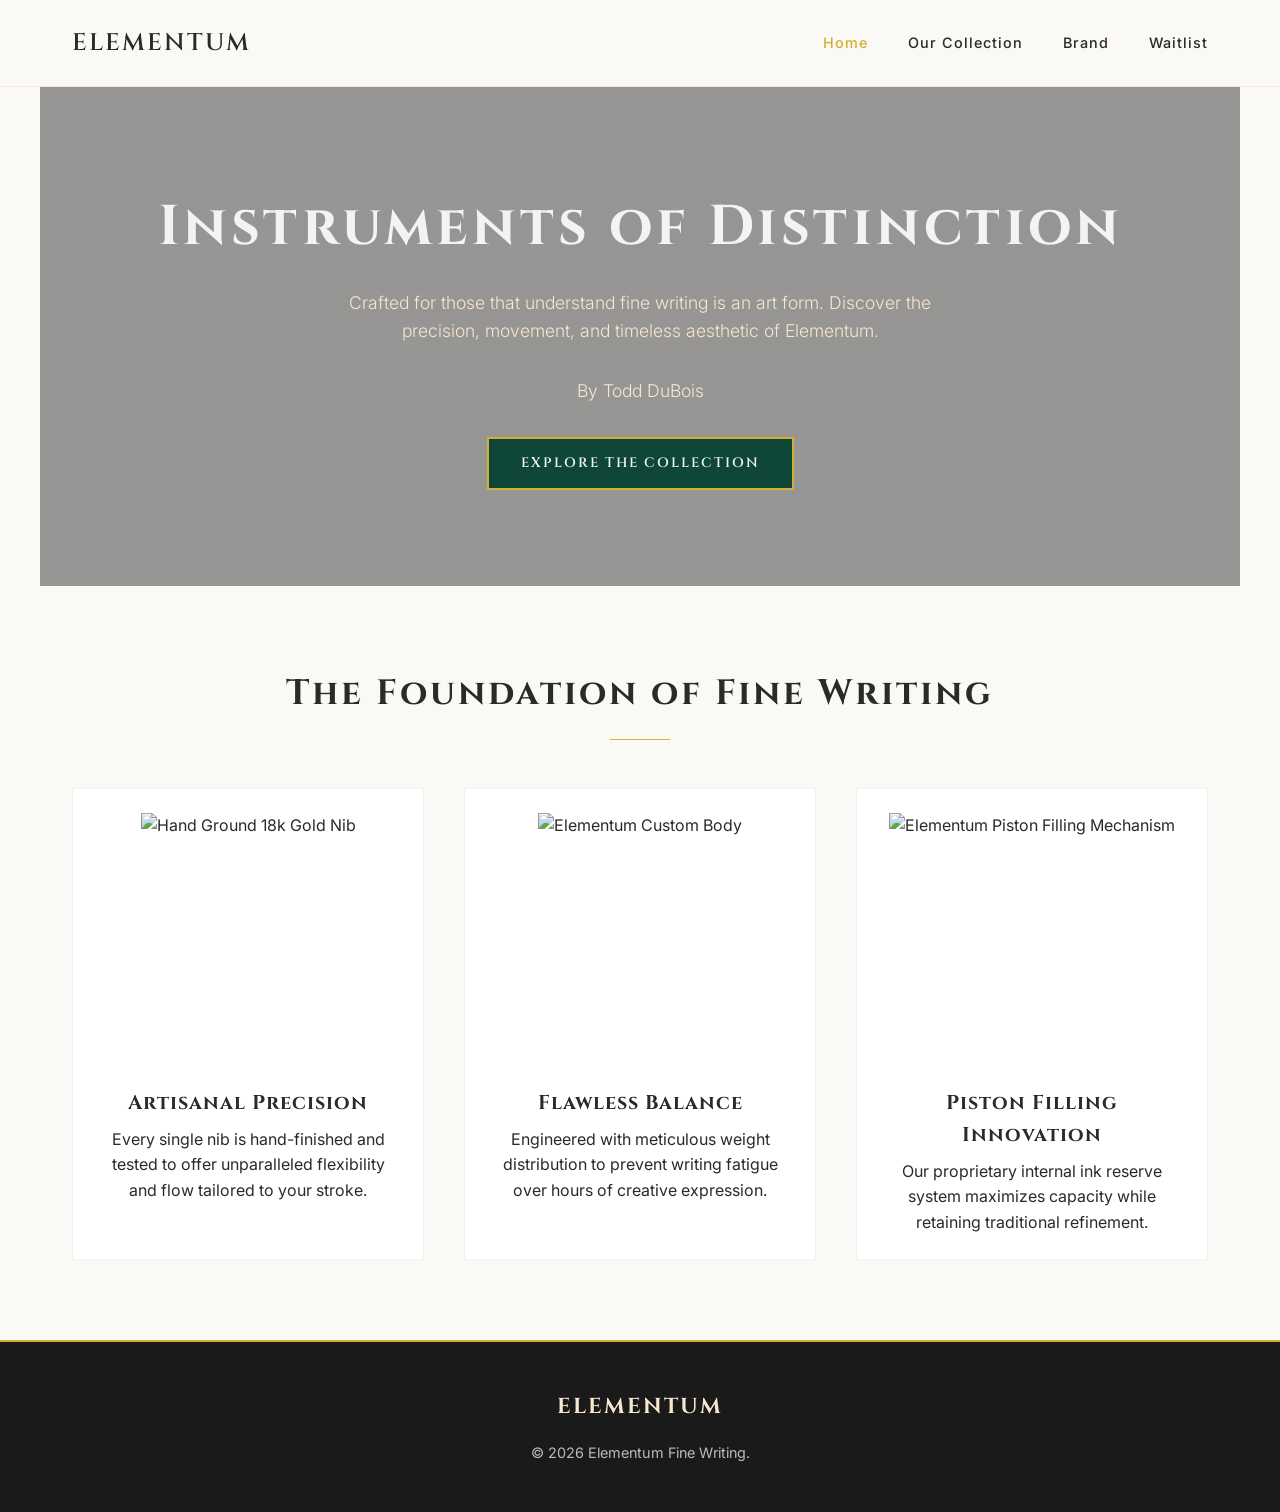
==== index.html @ f29345dc "Add files via upload" ====
<!DOCTYPE html>
<html lang="en">
<head>
    <meta charset="UTF-8">
    <meta name="viewport" content="width=device-width, initial-scale=1.0">
    <title>Elementum Fine Writing | Exquisite Fountain Pens</title>
    <link rel="stylesheet" href="elementum.css">
</head>
<body>
    <header>
        <nav class="navbar">
            <a href="index.html" class="brand">
                <h1>ELEMENTUM</h1>
            </a>
            <ul class="nav-links">
                <li><a href="index.html" class="active">Home</a></li>
                <li><a href="catalog.html">Our Collection</a></li>
                <li><a href="brand.html">Brand</a></li>
                <li><a href="waitlist.html">Waitlist</a></li>
            </ul>
        </nav>
    </header>

    <section class="hero">
        <div class="hero-content">
            <h2>Instruments of Distinction</h2>
            <p>Crafted for those that understand fine writing is an art form. Discover the precision, movement, and timeless aesthetic of Elementum.</p>
            <p>By Todd DuBois</p>
            <a href="catalog.html" class="btn-luxury">Explore The Collection</a>  
            </div>
        </section>

        <section>
            <h2 class="section-title">The Foundation of Fine Writing</h2>
            <div class="grid-3">
               <div class="card">
                <div class="card-img-container">
                    <img src="images/nib.png" alt="Hand Ground 18k Gold Nib" class="card-img">
                </div> <h3>Artisanal Precision</h3>
                <p>Every single nib is hand-finished and tested to offer unparalleled flexibility and flow tailored to your stroke.</p>
            </div>
            <div class="card">
                <div class="card-img-container">
                    <img src="images/body.png" alt="Elementum Custom Body" class="card-img">
                </div>
                <h3>Flawless Balance</h3>
                <p>Engineered with meticulous weight distribution to prevent writing fatigue over hours of creative expression.</p>
            </div>
            <div class="card">
                <div class="card-img-container">
                    <img src="images/filling.png" alt="Elementum Piston Filling Mechanism" class="card-img">
                </div>
                <h3>Piston Filling Innovation</h3>
                <p>Our proprietary internal ink reserve system maximizes capacity while retaining traditional refinement.</p>
            </div>
            </div>
        </section>

        <footer>
            <h2>ELEMENTUM</h2>
            <p>&copy; 2026 Elementum Fine Writing.</p>
        </footer>
</body>
</html>
---- elementum.css ----
@import url('https://fonts.googleapis.com/css2?family=Cinzel:wght@400;700&family=Inter:wght@400;500;700&display=swap');

* {
    box-sizing: border-box;
}

:root {
    --bg-primary: #FAF9F6;
    --bg-dark: #1A1A1A;
    --text-dark: #2C2A29;
    --text-light: #F2F4F3;
    --primary-green: #0E4738;
    --gold-accent: #D4AF37;
    --champagne: #F7E7CE;
    --font-header: 'Cinzel', serif;
    --font-body: 'Inter', sans-serif;
}

*{
    margin: 0;
    padding: 0;
    box-sizing: border-box;
}

body {
    font-family: var(--font-body);
    background-color: var(--bg-primary);
    color: var(--text-dark);
    line-height: 1.6;
}

header {
    background-color: rgba(250, 249, 246, 0.95);
    border-bottom: 1px solid rgba(212, 175, 55, 0.2);
    position: sticky;
    top: 0;
    z-index: 1000;
}

.navbar {
    display: flex;
    justify-content: space-between;
    align-items: center;
    max-width: 1200px;
    margin: 0 auto;
    padding: 1.5rem 2rem;
}

.brand {
    display: flex;
    align-items: center;
    gap: 0.5rem;
    text-decoration: none;
    color: var(--text-dark);
}

.brand h1 {
    font-family: var(--font-header);
    font-size: 1.5rem;
    letter-spacing: 2px;
    font-weight: 600;
}

.nav-links {
    display: flex;
    list-style: none;
    gap: 2.5rem;
}

.nav-links a {
    text-decoration: none;
    color: var(--text-dark);
    font-family: var(--font-body);
    font-size: 0.9rem;
    font-weight: 500;
    letter-spacing: 1px;
    transition: color 0.3s ease;
}

.nav-links a:hover,
.nav-links a.active {
    color: var(--gold-accent);
}

.btn-luxury {
    display: inline-block;
    background-color: var(--primary-green);
    color: var(--text-light);
    font-family: var(--font-header);
    font-size: 0.85rem;
    font-weight: 600;
    letter-spacing: 2px;
    text-transform: uppercase;
    text-decoration: none;
    padding: 0.85rem 2rem;
    border: 2px solid var(--gold-accent);
    cursor: pointer;
    transition: all 0.3s ease;
}

.btn-luxury:hover {
    color: var(--gold-accent);
    background-color: #082D24;
    box-shadow: 0 4px 15px rgba(14, 71, 56, 0.2);
}

.hero {
    background: linear-gradient(rgba(0,0,0,0.4), rgba(0,0,0,0.4)), url("images/image2.png");
    min-height: 50vh;
    height: auto;
    padding: 6rem 2rem;
    display: flex;
    align-items: center;
    justify-content: center;
    text-align: center;
    color: var(--text-light);
    background-size: cover;
    background-repeat: no-repeat;
}

.hero-content h2 {
    font-family: var(--font-header);
    font-size: 3.5rem;
    letter-spacing: 4px;
    margin-bottom: 1rem;
}

.hero-content p {
    font-size: 1.1rem;
    max-width: 600px;
    margin: 0 auto 2rem auto;
    font-weight: 300;
    color: var(--champagne);
}

section {
    padding: 5rem 2rem;
    max-width: 1200px;
    margin: 0 auto;
}

.section-title {
    text-align: center;
    font-family: var(--font-header);
    font-size: 2.2rem;
    letter-spacing: 3px;
    margin-bottom: 3rem;
    position: relative;
}

.section-title::after {
    content: '';
    display: block;
    width: 60px;
    height: 1px;
    background-color: var(--gold-accent);
    margin: 1rem auto 0 auto;
}

.grid-3 {
    display:grid;
    grid-template-columns: repeat(auto-fit, minmax(300px, 1fr));
    gap: 2.5rem;
}

.card {
    background: #FFFFFF;
    border: 1px solid rgba(0, 0, 0, 0.05);
    padding: 1.5rem;
    text-align: center;
    transition: transform 0.3s ease, box-shadow 0.3s ease;
}

.card:hover {
    transform: translateY(-5px);
    box-shadow: 0 10px 30px rgba(0, 0, 0, 0.05);
}

.card-img-container {
    width: 100%;
    height: 250px;
    margin-bottom: 1.5rem;
    overflow: hidden;
}

.card-img {
    width: 100%;
    height: 100%;
    object-fit: cover;
    object-position: center;
}

.card h3 {
    font-family: var(--font-header);
    font-size: 1.25rem;
    margin-bottom: 0.5rem;
    letter-spacing: 1px;
}

.card .price {
    color: var(--gold-accent);
    font-family: var(--font-body);
    font-weight: 600;
    margin-bottom: 1.5rem;
}

footer {
    background-color: var(--bg-dark);
    color: rgba(255, 255, 255, 0.7);
    padding: 3rem 2rem;
    text-align: center;
    border-top: 2px solid var(--gold-accent);
    font-size: 0.9rem;
}

footer h2 {
    font-family: var(--font-header);
    color: var(--champagne);
    margin-bottom: 1rem;
    letter-spacing: 2px;
}

@media (max-width: 768px) {
    .navbar {
        flex-direction: column;
        gap: 1.5rem;
    }
    .hero-content h2 {
        font-size: 2.5rem;
    }
}
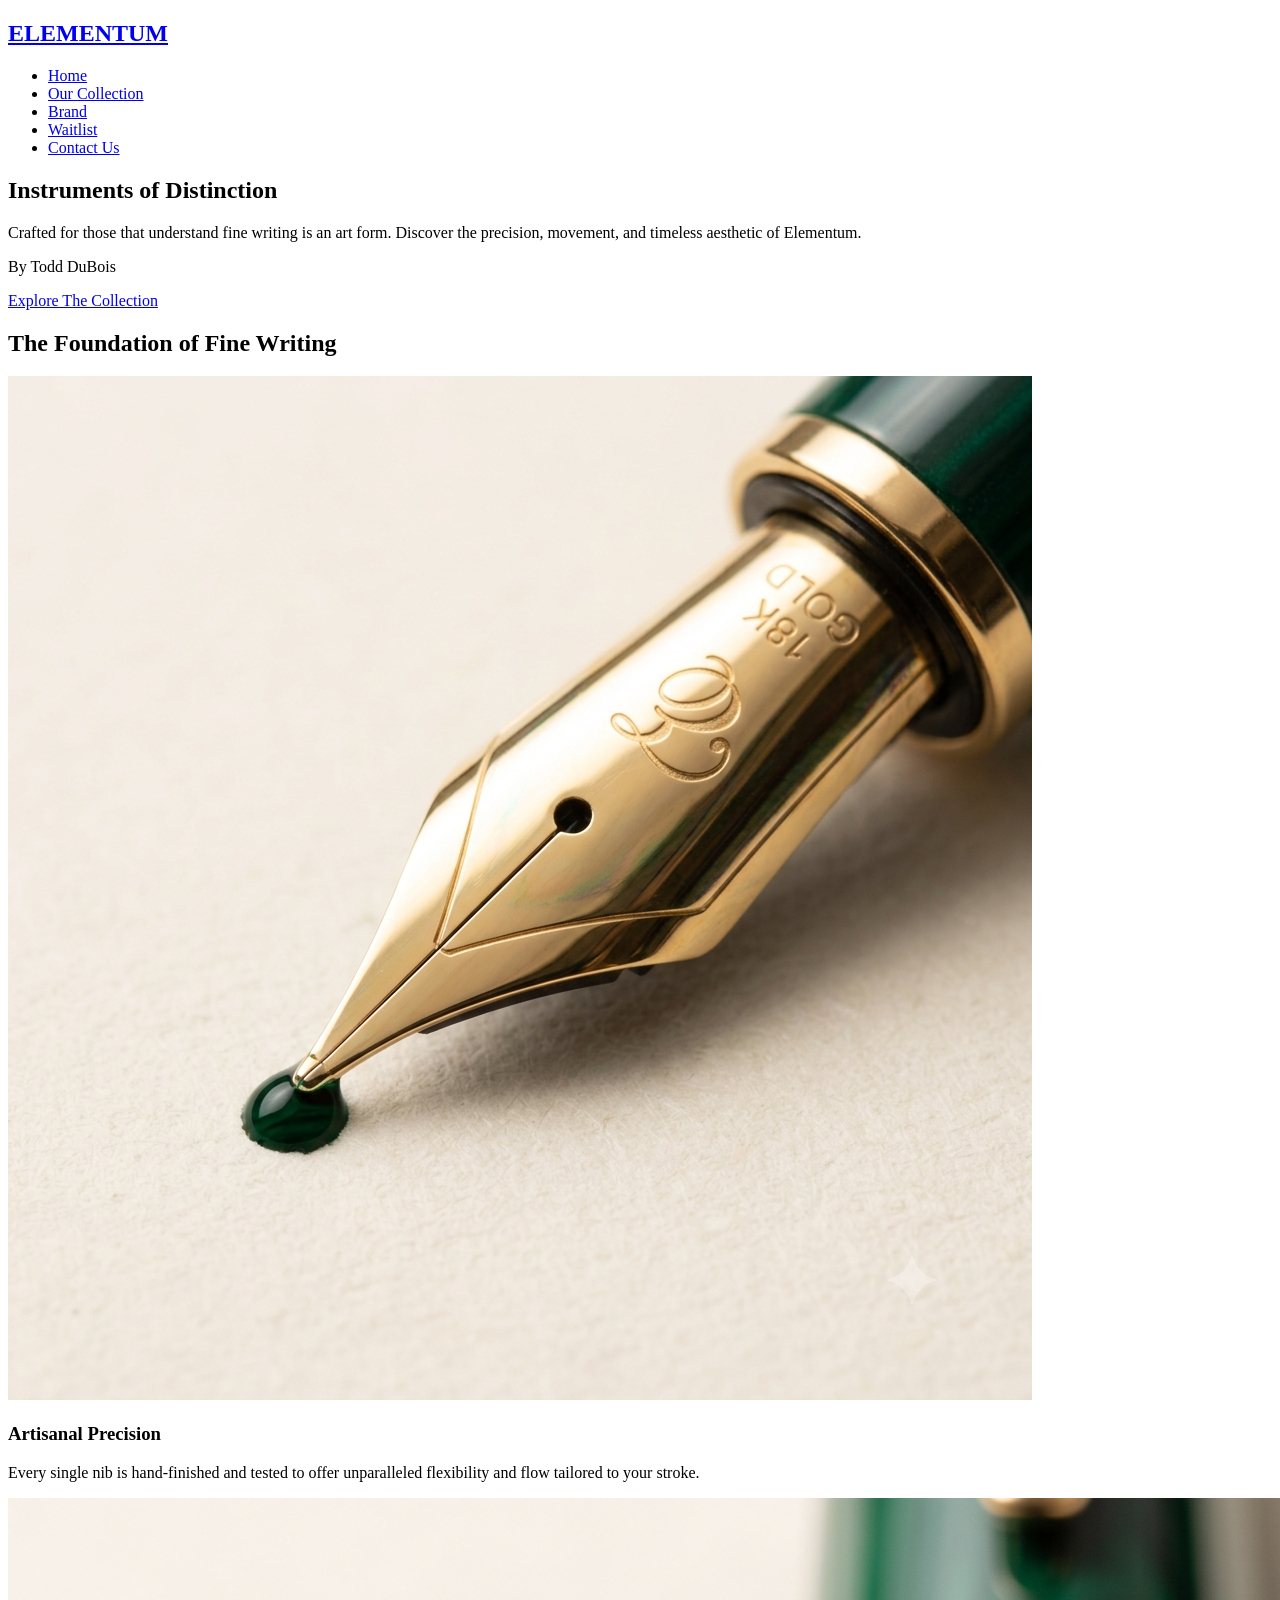
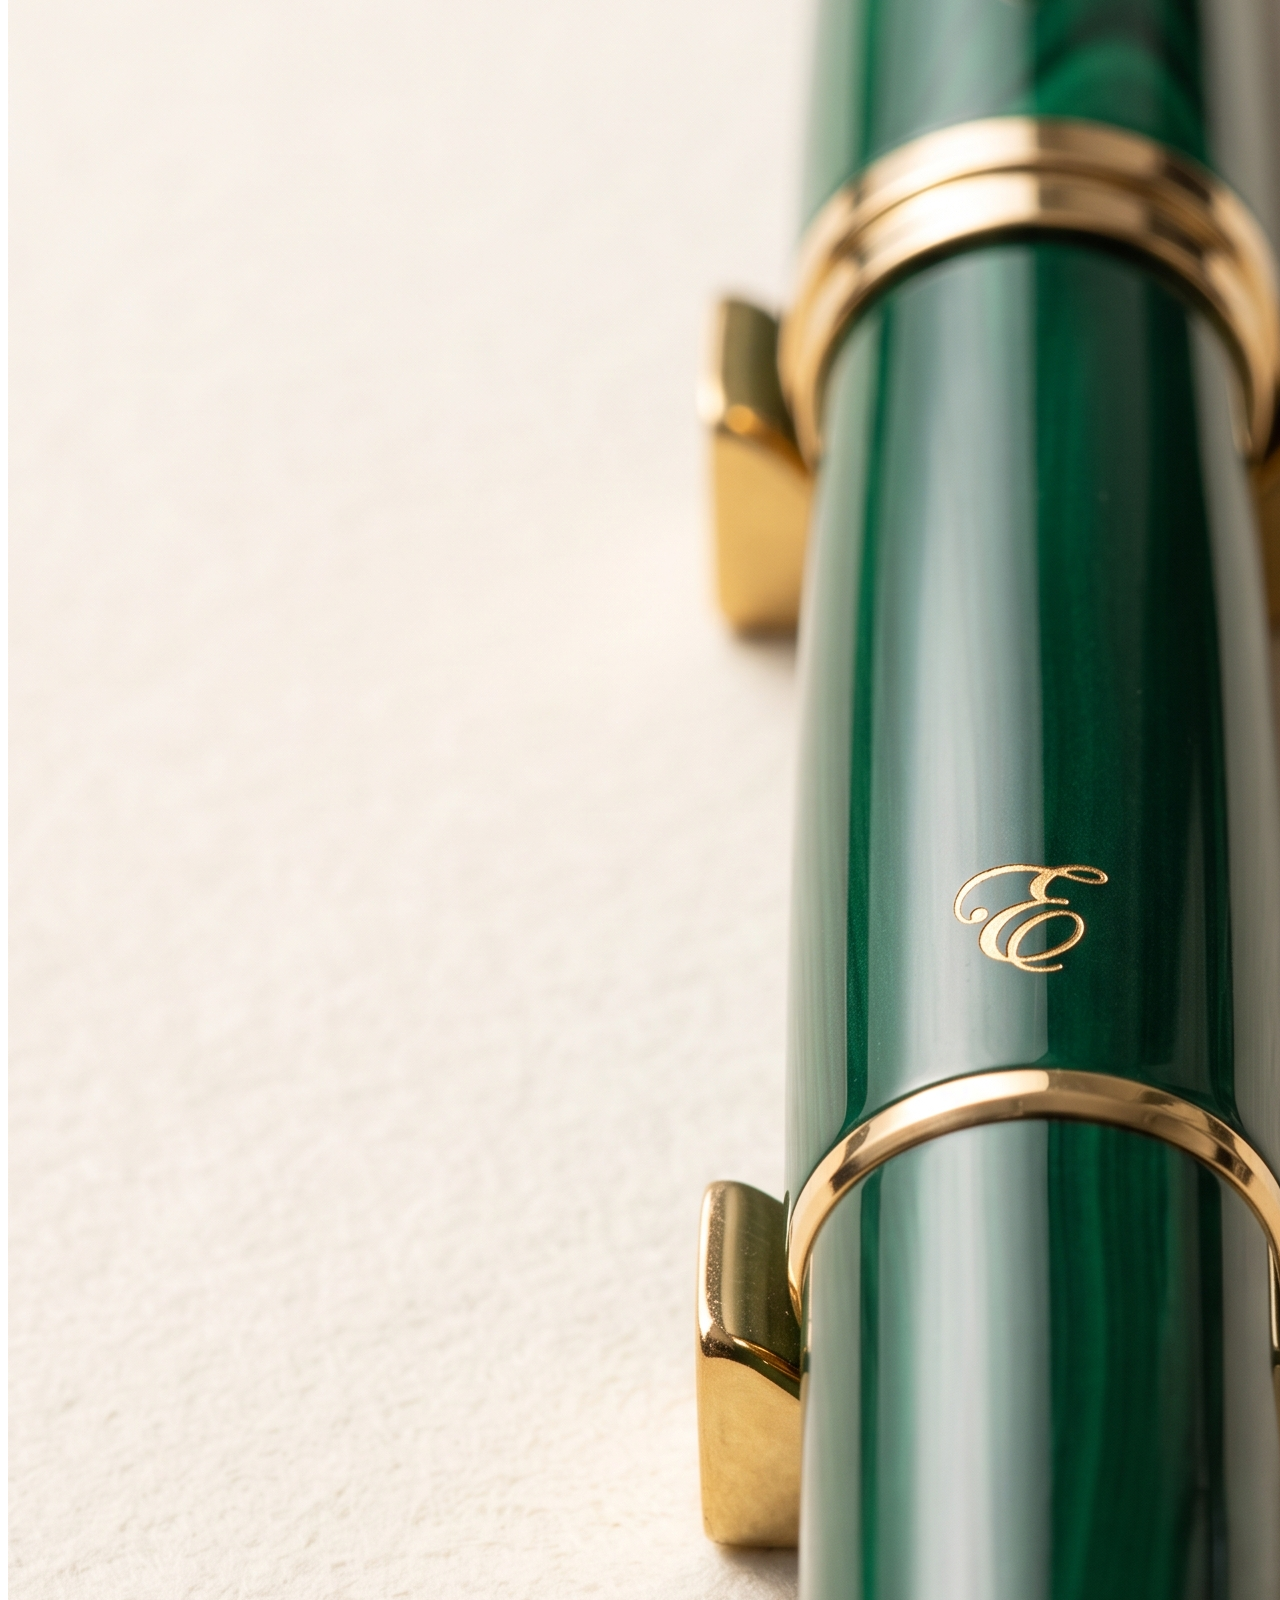
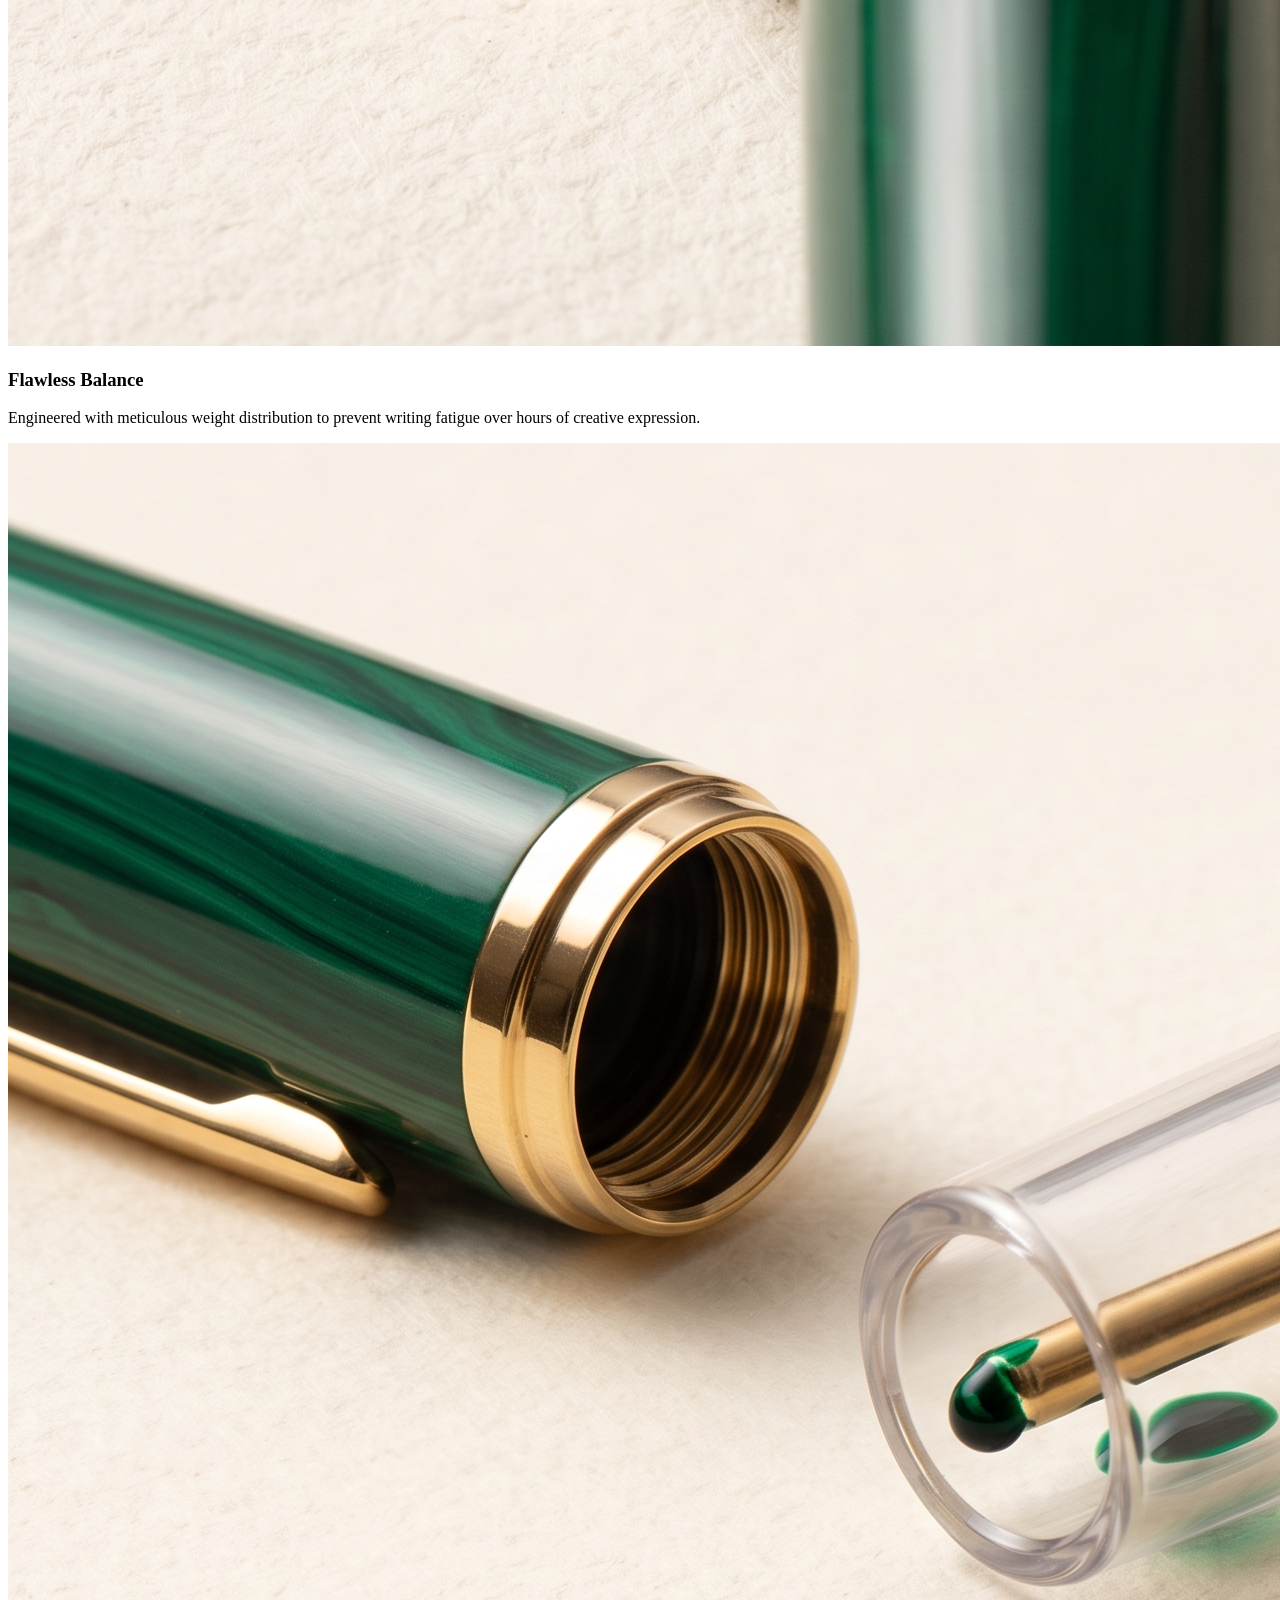
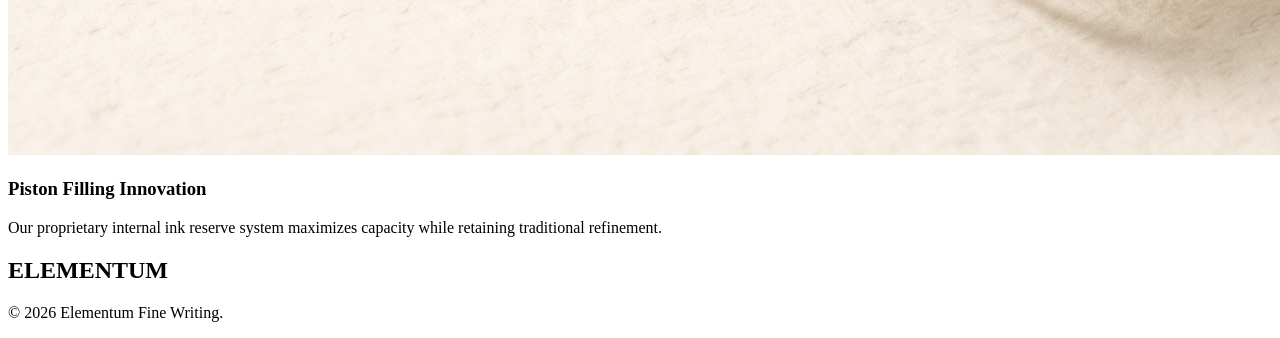
==== commit 3d2d09df: "Add files via upload" ====
--- a/index.html
+++ b/index.html
@@ -4,7 +4,7 @@
     <meta charset="UTF-8">
     <meta name="viewport" content="width=device-width, initial-scale=1.0">
     <title>Elementum Fine Writing | Exquisite Fountain Pens</title>
-    <link rel="stylesheet" href="elementum.css">
+    <link rel="stylesheet" href="/css/elementum.css">
 </head>
 <body>
     <header>
@@ -17,6 +17,7 @@
                 <li><a href="catalog.html">Our Collection</a></li>
                 <li><a href="brand.html">Brand</a></li>
                 <li><a href="waitlist.html">Waitlist</a></li>
+                <li><a href="contact.html">Contact Us</a></li>
             </ul>
         </nav>
     </header>
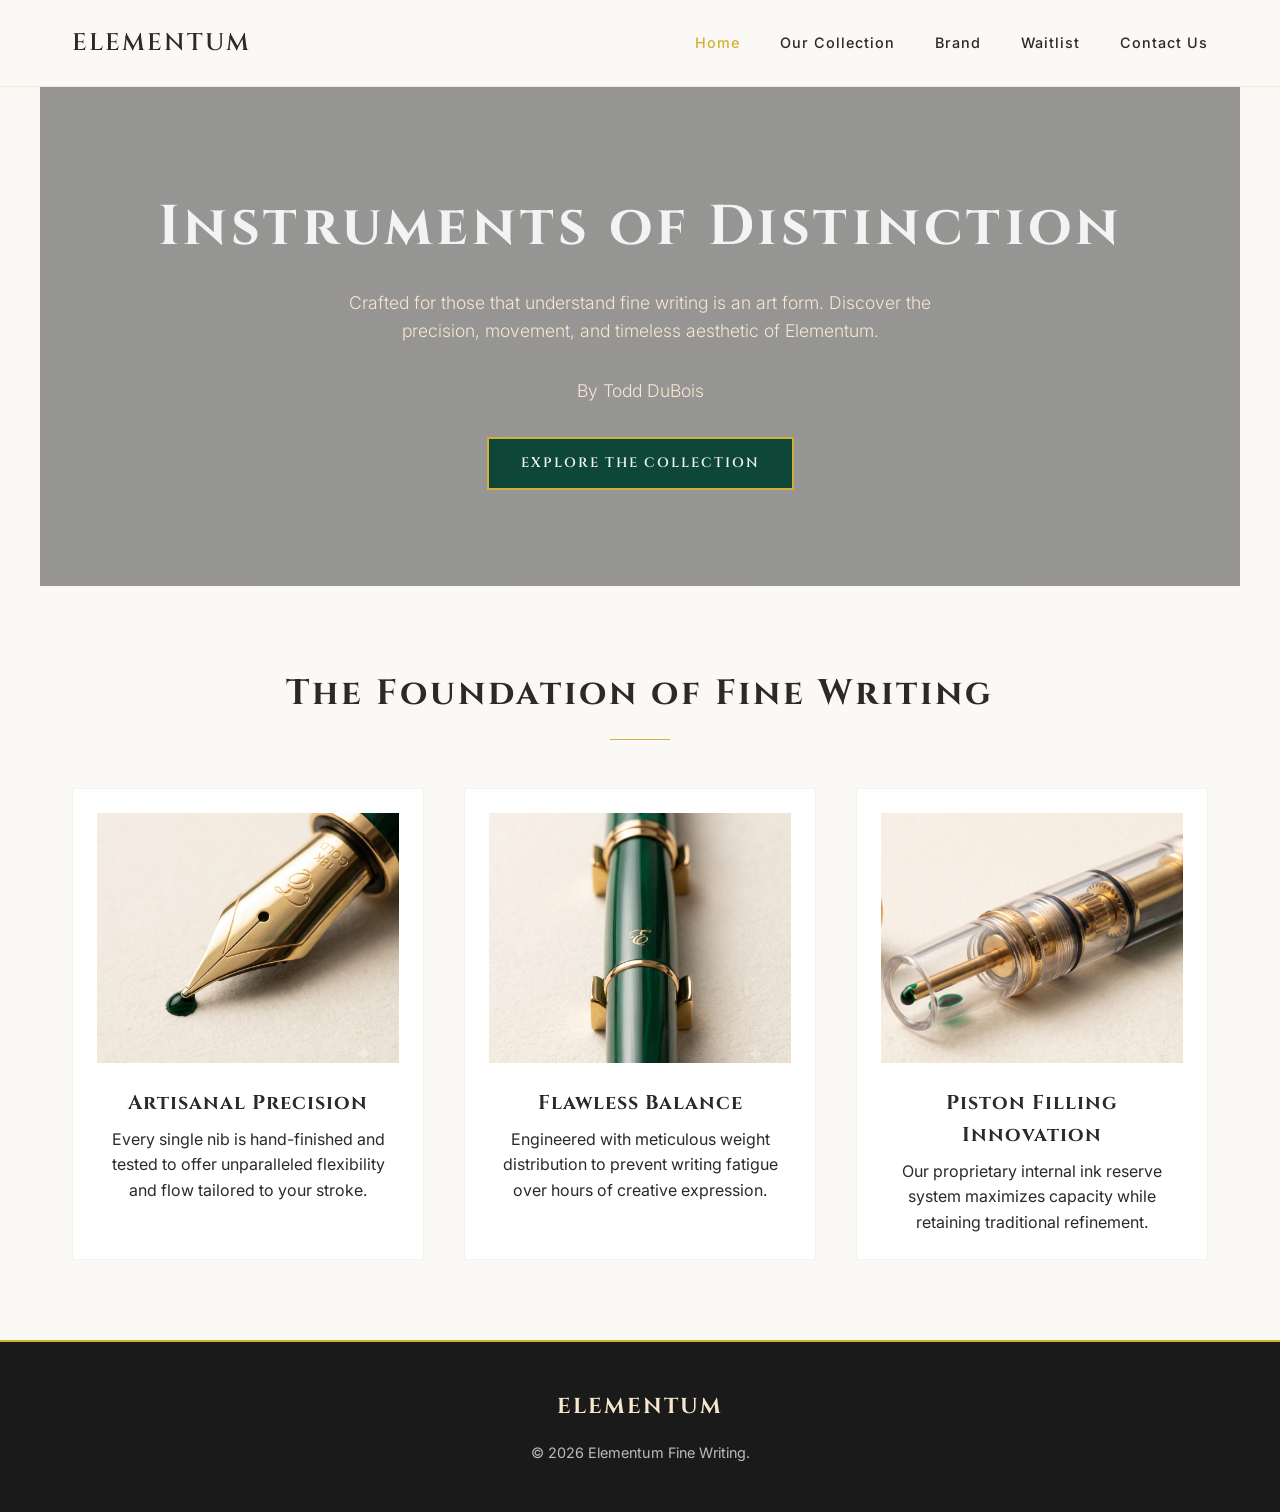
==== commit 4fc82bcf: "Add files via upload" ====
--- a/index.html
+++ b/index.html
@@ -4,7 +4,7 @@
     <meta charset="UTF-8">
     <meta name="viewport" content="width=device-width, initial-scale=1.0">
     <title>Elementum Fine Writing | Exquisite Fountain Pens</title>
-    <link rel="stylesheet" href="/css/elementum.css">
+    <link rel="stylesheet" href="../css/elementum.css">
 </head>
 <body>
     <header>
--- a/css/elementum.css
+++ b/css/elementum.css
@@ -0,0 +1,521 @@
+@import url('https://fonts.googleapis.com/css2?family=Cinzel:wght@400;700&family=Inter:wght@400;500;700&display=swap');
+
+* {
+    box-sizing: border-box;
+    margin: 0;
+    padding: 0;
+}
+
+:root {
+    --bg-primary: #FAF9F6;
+    --bg-dark: #1A1A1A;
+    --text-dark: #2C2A29;
+    --text-light: #F2F4F3;
+    --primary-green: #0E4738;
+    --gold-accent: #D4AF37;
+    --champagne: #F7E7CE;
+    --font-header: 'Cinzel', serif;
+    --font-body: 'Inter', sans-serif;
+}
+
+body {
+    font-family: var(--font-body);
+    background-color: var(--bg-primary);
+    color: var(--text-dark);
+    line-height: 1.6;
+}
+
+header {
+    background-color: rgba(250, 249, 246, 0.95);
+    border-bottom: 1px solid rgba(212, 175, 55, 0.2);
+    position: sticky;
+    top: 0;
+    z-index: 1000;
+}
+
+.navbar {
+    display: flex;
+    justify-content: space-between;
+    align-items: center;
+    max-width: 1200px;
+    margin: 0 auto;
+    padding: 1.5rem 2rem;
+}
+
+.brand {
+    display: flex;
+    align-items: center;
+    gap: 0.5rem;
+    text-decoration: none;
+    color: var(--text-dark);
+}
+
+.brand h1 {
+    font-family: var(--font-header);
+    font-size: 1.5rem;
+    letter-spacing: 2px;
+    font-weight: 600;
+}
+
+.nav-links {
+    display: flex;
+    list-style: none;
+    gap: 2.5rem;
+}
+
+.nav-links a {
+    text-decoration: none;
+    color: var(--text-dark);
+    font-family: var(--font-body);
+    font-size: 0.9rem;
+    font-weight: 500;
+    letter-spacing: 1px;
+    transition: color 0.3s ease;
+}
+
+.nav-links a:hover,
+.nav-links a.active {
+    color: var(--gold-accent);
+}
+
+.btn-luxury {
+    display: inline-block;
+    background-color: var(--primary-green);
+    color: var(--text-light);
+    font-family: var(--font-header);
+    font-size: 0.85rem;
+    font-weight: 600;
+    letter-spacing: 2px;
+    text-transform: uppercase;
+    text-decoration: none;
+    padding: 0.85rem 2rem;
+    border: 2px solid var(--gold-accent);
+    cursor: pointer;
+    transition: all 0.3s ease;
+}
+
+.btn-luxury:hover {
+    color: var(--gold-accent);
+    background-color: #082D24;
+    box-shadow: 0 4px 15px rgba(14, 71, 56, 0.2);
+}
+
+.hero {
+    background: linear-gradient(rgba(0,0,0,0.4), rgba(0,0,0,0.4)), url("images/image2.png");
+    min-height: 50vh;
+    height: auto;
+    padding: 6rem 2rem;
+    display: flex;
+    align-items: center;
+    justify-content: center;
+    text-align: center;
+    color: var(--text-light);
+    background-size: cover;
+    background-repeat: no-repeat;
+}
+
+.hero-content h2 {
+    font-family: var(--font-header);
+    font-size: 3.5rem;
+    letter-spacing: 4px;
+    margin-bottom: 1rem;
+}
+
+.hero-content p {
+    font-size: 1.1rem;
+    max-width: 600px;
+    margin: 0 auto 2rem auto;
+    font-weight: 300;
+    color: var(--champagne);
+}
+
+.brand-hero {
+    min-height: 50vh;
+    height: auto;
+}
+
+section {
+    padding: 5rem 2rem;
+    max-width: 1200px;
+    margin: 0 auto;
+}
+
+.section-title {
+    text-align: center;
+    font-family: var(--font-header);
+    font-size: 2.2rem;
+    letter-spacing: 3px;
+    margin-bottom: 3rem;
+    position: relative;
+}
+
+.section-title::after {
+    content: '';
+    display: block;
+    width: 60px;
+    height: 1px;
+    background-color: var(--gold-accent);
+    margin: 1rem auto 0 auto;
+}
+
+
+.grid-3 {
+    display:grid;
+    grid-template-columns: repeat(auto-fit, minmax(300px, 1fr));
+    gap: 2.5rem;
+}
+
+.story-centered {
+    max-width: 800px;
+    margin: 0 auto;
+    text-align: center;
+}
+
+.story-grid {
+    display: grid;
+    grid-template-columns: 1fr 1fr;
+    gap: 4rem;
+    align-items: center;
+}
+
+.story-text {
+    margin-bottom: 2.5rem;
+}
+
+.story-text p {
+    margin-bottom: 1.5rem;
+    color: var(--text-dark);
+    font-size: 1rem;
+    line-height: 1.8;
+}
+
+.story-img-container {
+    width: 100%;
+    height: 400px;
+    background-color: #f0f0f0;
+    overflow: hidden;
+    border: 1px solid rgba(212, 175, 55, 0.2);
+}
+
+.card {
+    background: #FFFFFF;
+    border: 1px solid rgba(0, 0, 0, 0.05);
+    padding: 1.5rem;
+    text-align: center;
+    transition: transform 0.3s ease, box-shadow 0.3s ease;
+}
+
+.card:hover {
+    transform: translateY(-5px);
+    box-shadow: 0 10px 30px rgba(0, 0, 0, 0.05);
+}
+
+.card-img-container {
+    width: 100%;
+    height: 250px;
+    margin-bottom: 1.5rem;
+    overflow: hidden;
+}
+
+.card-img {
+    width: 100%;
+    height: 100%;
+    object-fit: cover;
+    object-position: center;
+}
+
+.brand-img {
+    width: 100%;
+    height: 100%;
+    object-fit: cover;
+}
+
+.card h3 {
+    font-family: var(--font-header);
+    font-size: 1.25rem;
+    margin-bottom: 0.5rem;
+    letter-spacing: 1px;
+}
+
+.card .price {
+    color: var(--gold-accent);
+    font-family: var(--font-body);
+    font-weight: 600;
+    margin-bottom: 1.5rem;
+}
+
+.pillar-card {
+    padding: 2.5rem 2rem;
+}
+
+.cta-banner {
+    background-color: var(--bg-dark);
+    color: var(--text-light);
+    text-align: center;
+    padding: 2rem 2rem;
+    border-top: 1px solid var(--gold-accent);
+    border-bottom: 1px solid var(--gold-accent);
+    font-family: var(--font-header);
+}
+
+.cta-content h2 {
+    font-family: var(--font-header);
+    font-size: 2.5rem;
+    margin-bottom: 1rem;
+    letter-spacing: 2px;
+}
+
+.cta-content p {
+    color: var(--champagne);
+    max-width: 600px;
+    margin: 0 auto 2.5rem auto;
+}
+
+.cta-buttons {
+    display: flex;
+    justify-content: center;
+    gap: 1.5rem;
+    max-width: 600px;
+    margin: 0 auto;
+}
+
+.cta-buttons .btn-luxury {
+    flex: 1;
+    text-align: center;
+    padding: 1rem 0;
+    min-width: 180px;
+}
+
+.btn-outline {
+    background-color: transparent;
+    color: var(--gold-accent);
+}
+
+.btn-outline:hover {
+    background-color: var(--gold-accent);
+    color: var(--bg-dark);
+}
+
+
+footer {
+    background-color: var(--bg-dark);
+    color: rgba(255, 255, 255, 0.7);
+    padding: 3rem 2rem;
+    text-align: center;
+    border-top: 2px solid var(--gold-accent);
+    font-size: 0.9rem;
+}
+
+footer h2 {
+    font-family: var(--font-header);
+    color: var(--champagne);
+    margin-bottom: 1rem;
+    letter-spacing: 2px;
+}
+
+.waitlist-section {
+    max-width: 800px;
+    margin: 0 auto;
+    padding: 4rem 2rem;
+}
+
+.waitlist-header {
+    text-align: center;
+    margin-bottom: 3rem;
+}
+
+.waitlist-subtitle {
+    color: var(--text-dark);
+    font-size: 1rem;
+    max-width: 650px;
+    margin: 0 auto;
+    line-height: 1.7;
+}
+
+.customizer-form {
+    background-color: #FFFFFF;
+    border: 1px solid rgba(212, 175, 55, 0.2);
+    padding: 3rem;
+    box-shadow: 0 10px 30px rgba(0, 0, 0, 0.03);
+}
+
+.form-step {
+    border: none;
+    margin-bottom: 3rem;
+    padding: 0;
+}
+
+.form-step legend {
+    font-family: var(--font-header);
+    font-size: 1.3rem;
+    color: var(--primary-green);
+    letter-spacing: 1.5px;
+    margin-bottom: 1rem;
+    width: 100%;
+    border-bottom: 1px solid rgba(0, 0, 0, 0.05);
+    padding-bottom: 0.5rem;
+}
+
+.step-desc {
+    font-size: 1rem;
+    color: #666;
+    margin-bottom: 1.5rem;
+}
+
+.form-row {
+    display: flex;
+    gap: 1.5rem;
+}
+
+.form-group {
+    flex: 1;
+    display: flex;
+    flex-direction: column;
+    margin-bottom: 1.5rem;
+}
+
+.form-group label {
+    font-family: var(--font-body);
+    font-size: 0.85rem;
+    font-weight: 600;
+    letter-spacing: 1px;
+    text-transform: uppercase;
+    margin-bottom: 0.5rem;
+    color: var(--text-dark);
+}
+
+.form-group input[type="text"],
+.form-group input[type="email"],
+.form-group select,
+.form-group textarea {
+    width: 100%;
+    padding: 0.85rem 1rem;
+    font-family: var(--font-body);
+    font-size: 1rem;
+    background-color: var(--bg-primary);
+    border: 1px solid #DDD;
+    color: var(--text-dark);
+    transition: border-color 0.3s ease;
+}
+
+.form-group input:focus,
+.form-group select:focus,
+.form-group textarea:focus {
+    outline: none;
+    border-color: var(--gold-accent);
+}
+
+.form-hint {
+    font-size: 0.85rem;
+    color: #888;
+    margin-top: 0.5rem;
+}
+
+.option-grid {
+    display: grid;
+    grid-template-columns: repeat(auto-fit, minmax(220px, 1fr));
+    gap: 1rem;
+}
+
+.option-card {
+    display: flex;
+    align-items: flex-start;
+    gap: 1rem;
+    padding: 1rem;
+    border: 1px solid #e5e5e5;
+    background-color: var(--bg-primary);
+    cursor: pointer;
+    transition: all 0.3s ease;
+}
+
+.option-card:hover {
+    border-color: var(--gold-accent);
+}
+
+.option-card input[type="radio"] {
+    accent-color: var(--primary-green);
+    margin-top: 0.25rem;
+}
+
+.card-content {
+    display: flex;
+    flex-direction: column;
+}
+
+.option-title {
+    font-family: var(--font-header);
+    font-size: 1rem;
+    font-weight: 600;
+    color: var(--text-dark);
+}
+
+.option-sub {
+    font-size: 1rem;
+    color: #666;
+    margin-top: 0.25rem;
+}
+
+.form-submit {
+    text-align: center;
+    margin-top: 2rem;
+}
+
+.btn-submit {
+    width: 100%;
+    max-width: 350px;
+    padding: 1rem 0;
+}
+
+.error-message {
+    color: #B22222;
+    font-size: 0.8rem;
+    margin-top: 0.4rem;
+    display: none;
+    font-weight: 500;
+}
+
+.input-error {
+    border-color: #B22222 !important;
+    background-color: #FFF8F8 !important;
+}
+
+.success-banner {
+    background-color: var(--primary-green);
+    color: var(--text-light);
+    border: 1px solid var(--gold-accent);
+    padding: 1rem;
+    margin-bottom: 2rem;
+    text-align: center;
+    font-family: var(--font-header);
+    letter-spacing: 1px;
+}
+
+@media (max-width: 768px) {
+    .navbar {
+        flex-direction: column;
+        gap: 1.5rem;
+    }
+    .hero-content h2 {
+        font-size: 2.5rem;
+    }
+    .customizer-form {
+        padding: 1.5rem;
+    }
+    .form-row {
+        flex-direction: column;
+        gap: 0;
+    }
+    .option-grid {
+        grid-template-columns: 1fr;
+    }
+    .story-grid {
+        grid-template-columns: 1fr;
+        gap: 2rem;
+    }
+    .section-title.left-aligned {
+        text-align: center;
+    }
+    .section-title.left-aligned::after {
+        margin: 1rem auto 0 auto;
+    }
+}
